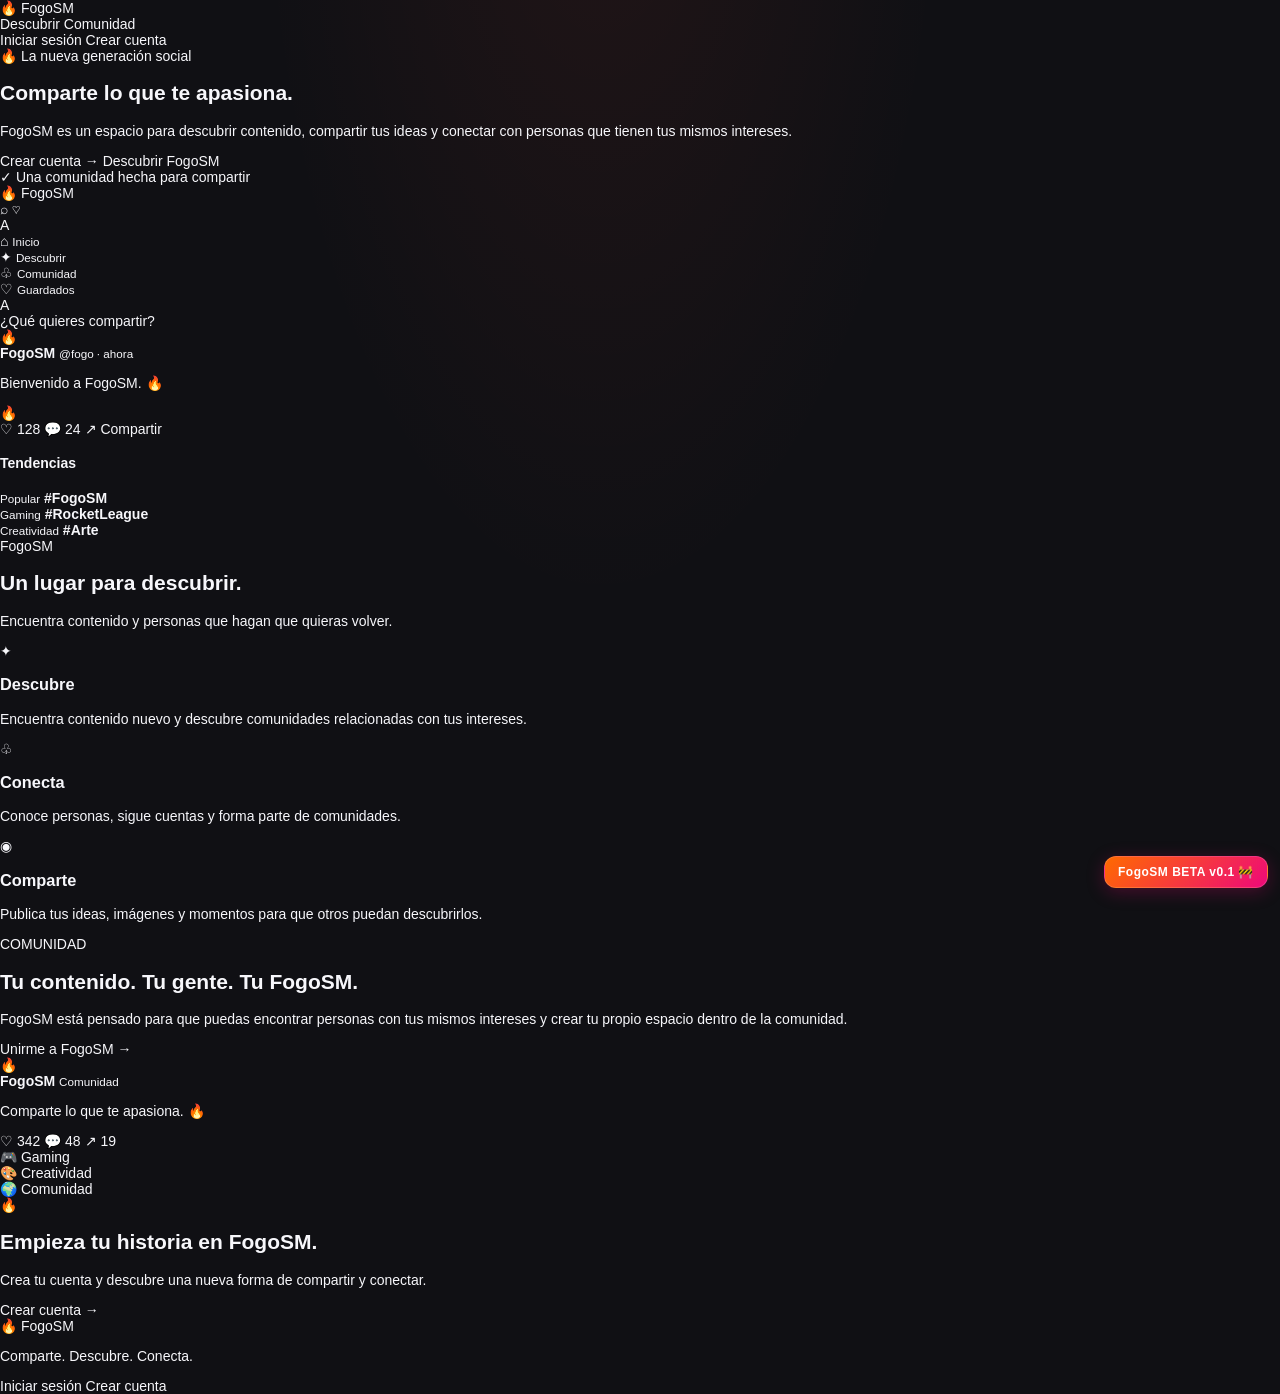
==== home.html @ ed73e079 "Add files via upload" ====
<!DOCTYPE html>
<html lang="es">

<head>
    <meta charset="UTF-8">
    <meta name="viewport" content="width=device-width, initial-scale=1.0">

    <title>FogoSM</title>

    <link rel="stylesheet" href="style.css">
</head>

<body class="fogo-home">

    <!-- =====================================================
         NAVBAR
         ===================================================== -->

    <header class="fogo-nav">

        <div class="fogo-nav-inner">

            <a href="home.html" class="fogo-logo">
                <span class="fogo-logo-icon">🔥</span>
                FogoSM
            </a>

            <nav class="fogo-nav-links">

                <a href="#discover">
                    Descubrir
                </a>

                <a href="#community">
                    Comunidad
                </a>

            </nav>

            <div class="fogo-nav-actions">

                <a href="login.html" class="fogo-login">
                    Iniciar sesión
                </a>

                <a href="register.html" class="fogo-register">
                    Crear cuenta
                </a>

            </div>

        </div>

    </header>


    <!-- =====================================================
         HERO
         ===================================================== -->

    <main>

        <section class="fogo-hero">

            <div class="fogo-hero-content">

                <div class="fogo-eyebrow">
                    <span>🔥</span>
                    La nueva generación social
                </div>

                <h1>
                    Comparte lo que
                    <span>te apasiona.</span>
                </h1>

                <p>
                    FogoSM es un espacio para descubrir contenido,
                    compartir tus ideas y conectar con personas que
                    tienen tus mismos intereses.
                </p>

                <div class="fogo-hero-actions">

                    <a
                        href="register.html"
                        class="fogo-button fogo-button-primary"
                    >
                        Crear cuenta
                        <span>→</span>
                    </a>

                    <a
                        href="#discover"
                        class="fogo-button fogo-button-secondary"
                    >
                        Descubrir FogoSM
                    </a>

                </div>

                <div class="fogo-hero-note">
                    <span>✓</span>
                    Una comunidad hecha para compartir
                </div>

            </div>


            <!-- =================================================
                 SOCIAL PREVIEW
                 ================================================= -->

            <div class="fogo-preview-wrapper">

                <div class="fogo-preview-glow"></div>

                <div class="fogo-preview">

                    <div class="fogo-preview-header">

                        <div class="fogo-preview-brand">
                            🔥 FogoSM
                        </div>

                        <div class="fogo-preview-icons">
                            <span>⌕</span>
                            <span>♡</span>

                            <div class="fogo-preview-avatar">
                                A
                            </div>
                        </div>

                    </div>


                    <div class="fogo-preview-body">

                        <aside class="fogo-preview-sidebar">

                            <div class="preview-sidebar-active">
                                <span>⌂</span>
                                <small>Inicio</small>
                            </div>

                            <div>
                                <span>✦</span>
                                <small>Descubrir</small>
                            </div>

                            <div>
                                <span>♧</span>
                                <small>Comunidad</small>
                            </div>

                            <div>
                                <span>♡</span>
                                <small>Guardados</small>
                            </div>

                        </aside>


                        <div class="fogo-preview-feed">

                            <div class="preview-create">

                                <div class="preview-user-avatar">
                                    A
                                </div>

                                <span>
                                    ¿Qué quieres compartir?
                                </span>

                            </div>


                            <article class="preview-post">

                                <div class="preview-post-header">

                                    <div class="preview-post-avatar">
                                        🔥
                                    </div>

                                    <div>
                                        <strong>
                                            FogoSM
                                        </strong>

                                        <small>
                                            @fogo · ahora
                                        </small>
                                    </div>

                                </div>

                                <p>
                                    Bienvenido a FogoSM. 🔥
                                </p>

                                <div class="preview-post-image">
                                    <span>🔥</span>
                                </div>

                                <div class="preview-post-actions">
                                    <span>♡ 128</span>
                                    <span>💬 24</span>
                                    <span>↗ Compartir</span>
                                </div>

                            </article>

                        </div>


                        <aside class="fogo-preview-trends">

                            <h4>
                                Tendencias
                            </h4>

                            <div>
                                <small>Popular</small>
                                <strong>#FogoSM</strong>
                            </div>

                            <div>
                                <small>Gaming</small>
                                <strong>#RocketLeague</strong>
                            </div>

                            <div>
                                <small>Creatividad</small>
                                <strong>#Arte</strong>
                            </div>

                        </aside>

                    </div>

                </div>

            </div>

        </section>


        <!-- =====================================================
             DISCOVER
             ===================================================== -->

        <section
            class="fogo-section"
            id="discover"
        >

            <div class="fogo-section-heading">

                <span>
                    FogoSM
                </span>

                <h2>
                    Un lugar para descubrir.
                </h2>

                <p>
                    Encuentra contenido y personas que hagan
                    que quieras volver.
                </p>

            </div>


            <div class="fogo-feature-grid">

                <article class="fogo-feature">

                    <div class="fogo-feature-icon">
                        ✦
                    </div>

                    <h3>
                        Descubre
                    </h3>

                    <p>
                        Encuentra contenido nuevo y descubre
                        comunidades relacionadas con tus intereses.
                    </p>

                </article>


                <article class="fogo-feature">

                    <div class="fogo-feature-icon">
                        ♧
                    </div>

                    <h3>
                        Conecta
                    </h3>

                    <p>
                        Conoce personas, sigue cuentas y forma
                        parte de comunidades.
                    </p>

                </article>


                <article class="fogo-feature">

                    <div class="fogo-feature-icon">
                        ◉
                    </div>

                    <h3>
                        Comparte
                    </h3>

                    <p>
                        Publica tus ideas, imágenes y momentos
                        para que otros puedan descubrirlos.
                    </p>

                </article>

            </div>

        </section>


        <!-- =====================================================
             COMMUNITY
             ===================================================== -->

        <section
            class="fogo-community"
            id="community"
        >

            <div class="fogo-community-content">

                <span>
                    COMUNIDAD
                </span>

                <h2>
                    Tu contenido.
                    Tu gente.
                    <strong>Tu FogoSM.</strong>
                </h2>

                <p>
                    FogoSM está pensado para que puedas encontrar
                    personas con tus mismos intereses y crear tu
                    propio espacio dentro de la comunidad.
                </p>

                <a
                    href="register.html"
                    class="fogo-button fogo-button-primary"
                >
                    Unirme a FogoSM
                    <span>→</span>
                </a>

            </div>


            <div class="fogo-community-visual">

                <div class="community-main-card">

                    <div class="community-card-top">

                        <div class="community-avatar">
                            🔥
                        </div>

                        <div>
                            <strong>
                                FogoSM
                            </strong>

                            <small>
                                Comunidad
                            </small>
                        </div>

                    </div>

                    <p>
                        Comparte lo que te apasiona. 🔥
                    </p>

                    <div class="community-stats">
                        <span>♡ 342</span>
                        <span>💬 48</span>
                        <span>↗ 19</span>
                    </div>

                </div>


                <div class="community-tag tag-one">
                    🎮 Gaming
                </div>

                <div class="community-tag tag-two">
                    🎨 Creatividad
                </div>

                <div class="community-tag tag-three">
                    🌍 Comunidad
                </div>

            </div>

        </section>


        <!-- =====================================================
             FINAL CTA
             ===================================================== -->

        <section class="fogo-final">

            <div class="fogo-final-icon">
                🔥
            </div>

            <h2>
                Empieza tu historia en FogoSM.
            </h2>

            <p>
                Crea tu cuenta y descubre una nueva forma
                de compartir y conectar.
            </p>

            <a
                href="register.html"
                class="fogo-button fogo-button-light"
            >
                Crear cuenta
                <span>→</span>
            </a>

        </section>

    </main>


    <!-- =====================================================
         FOOTER
         ===================================================== -->

    <footer class="fogo-footer">

        <div class="fogo-footer-inner">

            <div class="fogo-footer-brand">
                🔥 FogoSM
            </div>

            <p>
                Comparte. Descubre. Conecta.
            </p>

            <div class="fogo-footer-links">

                <a href="login.html">
                    Iniciar sesión
                </a>

                <a href="register.html">
                    Crear cuenta
                </a>

            </div>

        </div>

    </footer>
<div class="beta-notice">
    FogoSM BETA v0.1 🚧
</div>
</body>

</html>
---- style.css ----
:root {
  color-scheme: dark;
  --bg: #101014;
  --surface: #18181f;
  --surface-2: #202029;
  --surface-hover: #282832;
  --border: rgba(255,255,255,.075);
  --text: #f7f7fb;
  --muted: #92929f;
  --orange: #ff7139;
  --red: #ff416c;
  --radius: 20px;
  --gradient: linear-gradient(115deg, #ff9b39, #ff583d 55%, #f53572);
}

* {
  box-sizing: border-box;
}

html {
  scroll-behavior: smooth;
  scrollbar-color: #383842 #101014;
}

body {
  margin: 0;
  background:
    radial-gradient(ellipse at 47% -15%, rgba(255,83,60,.075), transparent 36%),
    var(--bg);
  color: var(--text);
  font-family: "Nunito", sans-serif;
  font-size: 14px;
  -webkit-font-smoothing: antialiased;
}

button, input, textarea {
  font: inherit;
}

button {
  color: inherit;
  cursor: pointer;
}

button:focus-visible, input:focus-visible, textarea:focus-visible {
  outline: 2px solid var(--orange);
  outline-offset: 3px;
}

button:disabled {
  opacity: .6;
  cursor: wait;
}

a {
  color: inherit;
  text-decoration: none;
}

.hidden {
  display: none !important;
}

/* Top navigation */

.topbar {
  height: 76px;
  position: sticky;
  z-index: 50;
  top: 0;
  display: grid;
  grid-template-columns: 245px minmax(250px, 570px) 1fr;
  align-items: center;
  gap: 30px;
  padding: 0 34px;
  background: rgba(16,16,20,.86);
  border-bottom: 1px solid var(--border);
  backdrop-filter: blur(24px);
}

.brand {
  display: inline-flex;
  align-items: center;
  gap: 11px;
  width: fit-content;
  font-size: 23px;
  font-weight: 900;
  letter-spacing: -1px;
}

.brand-symbol {
  width: 37px;
  height: 37px;
  display: grid;
  place-items: center;
  border-radius: 13px;
  color: white;
  font-size: 23px;
  background: var(--gradient);
  box-shadow: 0 5px 22px rgba(255,81,62,.24);
}

.brand-accent {
  background: var(--gradient);
  color: transparent;
  background-clip: text;
  -webkit-background-clip: text;
}

.search-box {
  height: 44px;
  display: flex;
  align-items: center;
  gap: 10px;
  padding: 4px 5px 4px 15px;
  border: 1px solid var(--border);
  border-radius: 15px;
  background: #1a1a21;
  transition: border-color .2s, background .2s;
}

.search-box:focus-within {
  border-color: rgba(255,113,57,.6);
  background: #202027;
}

.search-icon {
  color: #aaaab7;
  font-size: 26px;
  line-height: 1;
}

.search-box input {
  flex: 1;
  min-width: 0;
  border: 0;
  outline: 0;
  color: var(--text);
  background: transparent;
}

.search-box input::placeholder {
  color: #777784;
}

.search-box button {
  height: 34px;
  padding: 0 14px;
  border: 0;
  border-radius: 11px;
  color: #f8f8fb;
  background: #2a2932;
  font-weight: 800;
}

.top-actions {
  display: flex;
  justify-content: flex-end;
  align-items: center;
  gap: 17px;
}

.icon-button {
  border: 1px solid var(--border);
  background: var(--surface);
  border-radius: 13px;
  padding: 10px 15px;
  font-weight: 800;
}

.create-top {
  display: flex;
  align-items: center;
  gap: 7px;
}

.create-top:first-letter {
  color: var(--orange);
}

.avatar {
  flex-shrink: 0;
  width: 43px;
  height: 43px;
  display: grid;
  place-items: center;
  border-radius: 15px;
  color: white;
  background: var(--gradient);
  font-size: 17px;
  font-weight: 900;
}

.avatar-small {
  width: 39px;
  height: 39px;
  border: 2px solid #3a2930;
  border-radius: 50%;
}

/* Main layout */

.app-layout {
  max-width: 1740px;
  margin: 0 auto;
  padding: 28px 34px 60px;
  display: grid;
  grid-template-columns: 220px minmax(0, 720px) 290px;
  gap: 34px;
  justify-content: center;
}

.sidebar {
  min-width: 0;
  position: sticky;
  top: 104px;
  height: calc(100vh - 130px);
  display: flex;
  flex-direction: column;
}

.nav-group {
  display: grid;
  gap: 6px;
}

.nav-item {
  width: 100%;
  min-height: 46px;
  display: flex;
  align-items: center;
  gap: 14px;
  padding: 0 14px;
  border: 1px solid transparent;
  border-radius: 13px;
  background: transparent;
  color: #a5a5b2;
  text-align: left;
  font-weight: 800;
  transition: .18s ease;
}

.nav-item:hover {
  color: white;
  background: var(--surface);
}

.nav-item.active {
  color: white;
  border-color: rgba(255,113,57,.15);
  background: linear-gradient(100deg, rgba(255,113,57,.16), rgba(255,65,108,.055));
}

.nav-item.active .nav-icon {
  color: var(--orange);
}

.nav-icon {
  width: 24px;
  text-align: center;
  font-size: 23px;
}

.nav-new {
  margin-left: auto;
  padding: 3px 6px;
  border-radius: 5px;
  color: #ffae84;
  background: rgba(255,113,57,.13);
  font-size: 9px;
  letter-spacing: .5px;
}

.sidebar-divider {
  height: 1px;
  margin: 22px 0;
  background: var(--border);
}

.sidebar-heading {
  margin: 0 14px 12px;
  color: #666673;
  font-size: 10px;
  font-weight: 900;
  letter-spacing: 1.7px;
}

.sidebar-card {
  margin-top: 29px;
  padding: 20px 17px;
  overflow: hidden;
  position: relative;
  border: 1px solid rgba(255,113,57,.15);
  border-radius: 19px;
  background:
    radial-gradient(circle at 90% 0%, rgba(255,91,60,.16), transparent 48%),
    #19171d;
}

.flame {
  width: 37px;
  height: 37px;
  display: grid;
  place-items: center;
  border-radius: 12px;
  color: white;
  background: var(--gradient);
  font-size: 21px;
}

.sidebar-card h3 {
  margin: 15px 0 7px;
  font-size: 16px;
  font-weight: 900;
}

.sidebar-card p {
  margin: 0 0 16px;
  color: var(--muted);
  font-size: 12px;
  line-height: 1.7;
}

.gradient-button {
  display: inline-flex;
  align-items: center;
  justify-content: center;
  gap: 13px;
  padding: 11px 17px;
  border: 0;
  border-radius: 12px;
  color: white;
  background: var(--gradient);
  box-shadow: 0 5px 18px rgba(255,75,63,.14);
  font-weight: 900;
  transition: transform .2s, filter .2s, box-shadow .2s;
}

.gradient-button:hover {
  transform: translateY(-2px);
  filter: brightness(1.09);
  box-shadow: 0 9px 26px rgba(255,75,63,.23);
}

.sidebar-card .gradient-button {
  width: 100%;
  padding: 11px 8px;
  font-size: 12px;
}

.sidebar-footer {
  margin-top: auto;
  padding: 24px 13px 0;
  color: #555561;
  font-size: 10px;
  letter-spacing: .6px;
}

.sidebar-footer p {
  margin-top: 8px;
  font-size: 11px;
  letter-spacing: 0;
}

/* Main content */

.main-content {
  min-width: 0;
}

.welcome-row {
  display: flex;
  align-items: flex-end;
  justify-content: space-between;
  gap: 15px;
  margin: 5px 0 30px;
}

.eyebrow {
  display: inline-flex;
  align-items: center;
  gap: 8px;
  color: #ff9870;
  font-size: 10px;
  font-weight: 900;
  letter-spacing: 1.6px;
}

.live-dot {
  width: 7px;
  height: 7px;
  border-radius: 50%;
  background: #ff754c;
  box-shadow: 0 0 12px rgba(255,117,76,.7);
}

.welcome-row h1 {
  margin: 13px 0 7px;
  font-size: clamp(26px, 2.5vw, 34px);
  line-height: 1.15;
  letter-spacing: -1.4px;
  font-weight: 900;
}

.welcome-row h1 span {
  background: var(--gradient);
  color: transparent;
  background-clip: text;
  -webkit-background-clip: text;
}

.welcome-row p {
  margin: 0;
  color: var(--muted);
  font-size: 13px;
  line-height: 1.7;
}

.welcome-create {
  flex-shrink: 0;
  margin-bottom: 2px;
}

.section-heading {
  display: flex;
  justify-content: space-between;
  align-items: center;
  gap: 15px;
  margin-bottom: 17px;
}

.section-heading h2 {
  margin: 0;
  font-size: 19px;
  font-weight: 900;
  letter-spacing: -.4px;
}

.section-heading p {
  margin: 4px 0 0;
  color: var(--muted);
  font-size: 12px;
}

.heading-spark {
  color: var(--orange);
  font-size: 15px;
}

.section-label {
  padding: 7px 9px;
  border: 1px solid var(--border);
  border-radius: 8px;
  color: #858591;
  font-size: 9px;
  font-weight: 900;
  letter-spacing: .9px;
}

.stories-section {
  margin-bottom: 33px;
}

.story-list {
  display: grid;
  grid-template-columns: repeat(5, minmax(0, 1fr));
  gap: 10px;
}

.story-card {
  min-width: 0;
  height: 125px;
  padding: 13px 11px;
  display: flex;
  flex-direction: column;
  align-items: flex-start;
  justify-content: flex-end;
  gap: 3px;
  position: relative;
  overflow: hidden;
  border: 1px solid rgba(255,255,255,.08);
  border-radius: 17px;
  text-align: left;
  background: #25232c;
  transition: transform .2s, border-color .2s;
}

.story-card:hover {
  transform: translateY(-3px);
  border-color: rgba(255,255,255,.24);
}

.story-card::before {
  content: "";
  position: absolute;
  width: 115px;
  height: 115px;
  right: -40px;
  top: -45px;
  border-radius: 50%;
  background: rgba(255,255,255,.09);
  filter: blur(1px);
}

.story-create {
  border-color: rgba(255,113,57,.25);
  background: linear-gradient(150deg, #30202a, #201a22 75%);
}

.story-one {
  background: linear-gradient(150deg, #29224a, #191b2c);
}

.story-two {
  background: linear-gradient(150deg, #423025, #241d21);
}

.story-three {
  background: linear-gradient(150deg, #47263b, #241a2b);
}

.story-four {
  background: linear-gradient(150deg, #1d3d3a, #1a242c);
}

.story-plus, .story-art, .story-label, .story-card small {
  position: relative;
  z-index: 1;
}

.story-plus {
  width: 31px;
  height: 31px;
  display: grid;
  place-items: center;
  margin-bottom: 7px;
  border: 1px solid rgba(255,145,99,.4);
  border-radius: 11px;
  color: #ff9b72;
  font-size: 23px;
}

.story-art {
  margin-bottom: 4px;
  font-size: 23px;
}

.story-label {
  max-width: 100%;
  overflow: hidden;
  font-size: 12px;
  font-weight: 900;
  text-overflow: ellipsis;
  white-space: nowrap;
}

.story-card small {
  color: #b1aebc;
  font-size: 9px;
}

/* Composer */

.composer {
  margin-bottom: 23px;
  padding: 18px;
  border: 1px solid var(--border);
  border-radius: var(--radius);
  background: linear-gradient(145deg, #1c1c24, #17171d);
  transition: border-color .2s;
}

.composer:focus-within {
  border-color: rgba(255,113,57,.35);
}

.composer-top {
  display: flex;
  align-items: flex-start;
  gap: 13px;
}

.composer-input-wrap {
  flex: 1;
  min-width: 0;
}

.composer textarea {
  display: block;
  width: 100%;
  min-height: 60px;
  resize: vertical;
  padding: 11px 0;
  border: 0;
  outline: 0;
  color: var(--text);
  background: transparent;
  line-height: 1.65;
}

.composer textarea::placeholder {
  color: #858591;
}

.composer-bottom {
  display: flex;
  align-items: center;
  justify-content: space-between;
  gap: 12px;
  margin-top: 11px;
  padding-top: 13px;
  border-top: 1px solid var(--border);
}

.composer-tools {
  display: flex;
  flex-wrap: wrap;
  gap: 13px;
  color: #6f6f7c;
  font-size: 10px;
}

.composer-hint {
  color: #a2a0ae;
}

.publish-button {
  flex-shrink: 0;
  padding: 10px 15px;
}

/* Feed cards */

.feed-section {
  min-width: 0;
}

.feed-heading {
  margin-bottom: 17px;
}

.feed-controls {
  display: flex;
  gap: 5px;
  padding: 4px;
  border: 1px solid var(--border);
  border-radius: 12px;
  background: #18181f;
}

.filter-button {
  padding: 7px 10px;
  border: 0;
  border-radius: 8px;
  color: #9393a0;
  background: transparent;
  font-size: 11px;
  font-weight: 800;
}

.filter-button.selected {
  color: white;
  background: #30303a;
}

.feed-status {
  padding: 25px 10px;
  color: var(--muted);
  text-align: center;
}

.post-list {
  display: grid;
  gap: 16px;
}

.post-card {
  min-width: 0;
  padding: 20px;
  border: 1px solid var(--border);
  border-radius: var(--radius);
  background: #19191f;
  transition: border-color .2s, transform .2s;
}

.post-card:hover {
  border-color: rgba(255,255,255,.13);
}

.post-header {
  display: flex;
  align-items: center;
  gap: 11px;
}

.post-avatar {
  width: 41px;
  height: 41px;
  border-radius: 14px;
}

.post-author {
  min-width: 0;
  display: grid;
  gap: 3px;
}

.post-author strong {
  max-width: 220px;
  overflow: hidden;
  font-size: 13px;
  font-weight: 900;
  text-overflow: ellipsis;
  white-space: nowrap;
}

.post-author span {
  color: var(--muted);
  font-size: 10px;
}

.you-badge {
  margin-left: auto;
  padding: 5px 7px;
  border-radius: 7px;
  color: #ffab82;
  background: rgba(255,113,57,.1);
  font-size: 8px;
  font-weight: 900;
  letter-spacing: .4px;
}

.post-more {
  margin-left: auto;
  padding: 0 5px;
  border: 0;
  color: #8c8c99;
  background: transparent;
  font-size: 25px;
  letter-spacing: 2px;
}

.you-badge + .post-more {
  margin-left: 0;
}

.post-body {
  overflow-wrap: anywhere;
  margin: 19px 0 15px;
  color: #e7e6ed;
  font-size: 14px;
  line-height: 1.85;
  white-space: normal;
}

.post-tags {
  display: flex;
  flex-wrap: wrap;
  gap: 8px;
  margin-bottom: 17px;
}

.post-tags span {
  color: #ff9b76;
  font-size: 11px;
  font-weight: 800;
}

.post-actions {
  display: flex;
  align-items: center;
  gap: 9px;
  padding-top: 13px;
  border-top: 1px solid var(--border);
}

.post-action {
  display: inline-flex;
  align-items: center;
  gap: 7px;
  padding: 8px 10px;
  border: 1px solid transparent;
  border-radius: 10px;
  color: #a1a1ae;
  background: transparent;
  font-size: 12px;
  transition: .18s ease;
}

.post-action:hover {
  color: white;
  background: var(--surface-hover);
}

.post-action.liked {
  color: #ff6280;
  background: rgba(255,65,108,.09);
}

.post-action.saved {
  color: #ffb077;
  background: rgba(255,113,57,.09);
}

.empty-state {
  padding: 43px 20px;
  border: 1px dashed rgba(255,255,255,.13);
  border-radius: var(--radius);
  background: rgba(255,255,255,.015);
  text-align: center;
}

.empty-icon {
  width: 55px;
  height: 55px;
  display: grid;
  place-items: center;
  margin: 0 auto 16px;
  border: 1px solid rgba(255,113,57,.25);
  border-radius: 18px;
  color: #ff9870;
  background: rgba(255,113,57,.09);
  font-size: 25px;
}

.empty-state h3 {
  margin: 0 0 9px;
  font-size: 18px;
  font-weight: 900;
}

.empty-state p {
  max-width: 340px;
  margin: 0 auto 18px;
  color: var(--muted);
  font-size: 12px;
  line-height: 1.8;
}

/* Shorts */

.shorts-section {
  margin-bottom: 35px;
}

.shorts-grid {
  display: grid;
  grid-template-columns: repeat(3, minmax(0, 1fr));
  gap: 13px;
}

.short-card {
  min-height: 360px;
  display: flex;
  flex-direction: column;
  align-items: center;
  justify-content: center;
  position: relative;
  overflow: hidden;
  padding: 20px 13px;
  border: 1px solid rgba(255,255,255,.1);
  border-radius: 22px;
  text-align: center;
  background: #26202c;
}

.short-card::before, .short-card::after {
  content: "";
  position: absolute;
  width: 210px;
  height: 210px;
  border-radius: 50%;
  filter: blur(1px);
  opacity: .7;
}

.short-card::before {
  top: -65px;
  right: -90px;
  background: rgba(255,255,255,.08);
}

.short-card::after {
  bottom: -110px;
  left: -75px;
  background: rgba(255,255,255,.07);
}

.short-a {
  background: linear-gradient(160deg, #463065, #241d32 70%);
}

.short-b {
  background: linear-gradient(160deg, #70412e, #2c2025 70%);
}

.short-c {
  background: linear-gradient(160deg, #80304e, #2b1c2b 70%);
}

.short-emoji {
  position: relative;
  z-index: 1;
  font-size: 58px;
  filter: drop-shadow(0 8px 20px rgba(0,0,0,.3));
}

.short-play {
  width: 43px;
  height: 43px;
  display: grid;
  place-items: center;
  position: absolute;
  top: 15px;
  right: 15px;
  border: 1px solid rgba(255,255,255,.16);
  border-radius: 50%;
  background: rgba(0,0,0,.18);
  backdrop-filter: blur(10px);
}

.short-copy {
  position: absolute;
  z-index: 1;
  right: 12px;
  bottom: 20px;
  left: 12px;
}

.short-copy span {
  color: #ffb291;
  font-size: 9px;
  font-weight: 900;
  letter-spacing: 1.5px;
}

.short-copy h3 {
  margin: 7px 0 0;
  font-size: 15px;
  line-height: 1.4;
  font-weight: 900;
}

.demo-note {
  color: var(--muted);
  font-size: 11px;
  line-height: 1.7;
}

/* Profile */

.profile-section {
  overflow: hidden;
  border: 1px solid var(--border);
  border-radius: 23px;
  background: #19191f;
}

.profile-banner {
  height: 150px;
  background:
    radial-gradient(circle at 75% 20%, rgba(255,189,86,.8), transparent 15%),
    radial-gradient(circle at 80% 10%, rgba(255,65,108,.75), transparent 34%),
    linear-gradient(120deg, #49264c, #bd453a 55%, #ff9c47);
}

.profile-details {
  display: flex;
  align-items: center;
  gap: 15px;
  padding: 0 23px;
  margin-top: -29px;
  position: relative;
}

.profile-avatar {
  width: 65px;
  height: 65px;
  border: 4px solid #19191f;
  border-radius: 22px;
  font-size: 25px;
}

.profile-details h2 {
  margin: 0 0 3px;
  font-size: 20px;
  font-weight: 900;
}

.profile-details p {
  margin: 0;
  color: var(--muted);
}

.profile-bio {
  padding: 0 23px;
  color: #c0bfca;
  line-height: 1.7;
}

.profile-stats {
  padding: 15px 23px;
  border-bottom: 1px solid var(--border);
  color: var(--muted);
}

.profile-stats strong {
  color: white;
}

.profile-posts-title {
  padding: 0 23px;
  margin-top: 22px;
}

.profile-section > .post-list {
  padding: 0 15px 18px;
}

/* Right panel */

.rightbar {
  min-width: 0;
  display: grid;
  align-content: start;
  gap: 19px;
}

.right-card {
  padding: 20px 17px;
  border: 1px solid var(--border);
  border-radius: 20px;
  background: #19191f;
}

.right-card-heading {
  display: flex;
  align-items: center;
  justify-content: space-between;
  margin-bottom: 17px;
}

.right-card-heading h2 {
  margin: 7px 0 0;
  font-size: 17px;
  font-weight: 900;
}

.trend-spark {
  width: 35px;
  height: 35px;
  display: grid;
  place-items: center;
  border-radius: 12px;
  color: #ff9d72;
  background: rgba(255,113,57,.11);
  font-size: 20px;
}

.trend-item {
  width: 100%;
  display: flex;
  align-items: center;
  gap: 10px;
  padding: 13px 0;
  border: 0;
  border-bottom: 1px solid var(--border);
  text-align: left;
  background: transparent;
}

.trend-item:last-child {
  border-bottom: 0;
  padding-bottom: 0;
}

.trend-item:hover .trend-copy strong {
  color: #ff9b76;
}

.trend-number {
  color: #555562;
  font-size: 11px;
  font-weight: 900;
}

.trend-copy {
  flex: 1;
  display: grid;
  gap: 4px;
}

.trend-copy strong {
  font-size: 12px;
  transition: color .2s;
}

.trend-copy small {
  color: var(--muted);
  font-size: 10px;
}

.trend-item > span:last-child {
  color: #6e6e7a;
}

.community-card {
  position: relative;
  overflow: hidden;
  background:
    radial-gradient(circle at 100% 0%, rgba(255,74,79,.15), transparent 43%),
    #1b191f;
}

.community-orb {
  width: 48px;
  height: 48px;
  display: grid;
  place-items: center;
  margin-bottom: 18px;
  border: 1px solid rgba(255,113,57,.2);
  border-radius: 16px;
  color: #ffc09b;
  background: linear-gradient(135deg, rgba(255,113,57,.22), rgba(255,65,108,.13));
  font-size: 24px;
}

.community-card h2 {
  max-width: 210px;
  margin: 11px 0 9px;
  font-size: 22px;
  line-height: 1.2;
  letter-spacing: -.5px;
  font-weight: 900;
}

.community-card p {
  color: var(--muted);
  font-size: 12px;
  line-height: 1.8;
}

.outline-button {
  width: 100%;
  margin-top: 8px;
  padding: 11px 8px;
  border: 1px solid rgba(255,113,57,.3);
  border-radius: 11px;
  color: #ffb28f;
  background: rgba(255,113,57,.07);
  font-size: 11px;
  font-weight: 900;
  transition: background .2s;
}

.outline-button:hover {
  background: rgba(255,113,57,.15);
}

.right-footer {
  display: flex;
  flex-wrap: wrap;
  gap: 10px 14px;
  padding: 4px 6px;
  color: #6b6b78;
  font-size: 10px;
}

.right-footer span {
  cursor: default;
}

.right-footer p {
  width: 100%;
  margin-top: 2px;
}

/* Notifications and mobile navigation */

.toast {
  position: fixed;
  z-index: 100;
  left: 50%;
  bottom: 30px;
  max-width: calc(100vw - 30px);
  padding: 13px 19px;
  border: 1px solid rgba(255,255,255,.1);
  border-radius: 13px;
  color: white;
  background: #292831;
  box-shadow: 0 12px 35px rgba(0,0,0,.35);
  font-size: 12px;
  font-weight: 800;
  opacity: 0;
  pointer-events: none;
  transform: translate(-50%, 12px);
  transition: opacity .2s, transform .2s;
}

.toast.show {
  opacity: 1;
  transform: translate(-50%, 0);
}

.mobile-nav {
  display: none;
}

/* Responsive layout */

@media (min-width: 1500px) {
  .app-layout {
    grid-template-columns: 230px minmax(0, 760px) 300px;
    gap: 40px;
  }
}

@media (max-width: 1250px) {
  .topbar {
    grid-template-columns: 190px minmax(220px, 1fr) auto;
    gap: 20px;
    padding: 0 23px;
  }

  .app-layout {
    grid-template-columns: 195px minmax(0, 720px);
    gap: 27px;
    padding-right: 23px;
    padding-left: 23px;
  }

  .rightbar {
    display: none;
  }
}

@media (max-width: 760px) {
  .topbar {
    height: 64px;
    grid-template-columns: auto 1fr auto;
    gap: 12px;
    padding: 0 15px;
  }

  .brand {
    gap: 8px;
    font-size: 19px;
  }

  .brand-symbol {
    width: 32px;
    height: 32px;
    border-radius: 11px;
    font-size: 20px;
  }

  .search-box {
    height: 39px;
    gap: 6px;
    padding-left: 10px;
  }

  .search-box input {
    width: 100%;
    font-size: 11px;
  }

  .search-box button {
    display: none;
  }

  .search-icon {
    font-size: 22px;
  }

  .top-actions {
    gap: 8px;
  }

  .create-top {
    width: 36px;
    height: 36px;
    justify-content: center;
    padding: 0;
    font-size: 20px;
  }

  .create-top span {
    display: none;
  }

  .avatar-small {
    width: 34px;
    height: 34px;
  }

  .app-layout {
    display: block;
    padding: 22px 15px 105px;
  }

  .sidebar {
    display: none;
  }

  .welcome-row {
    align-items: flex-end;
    margin: 3px 0 26px;
  }

  .welcome-row h1 {
    font-size: 27px;
  }

  .welcome-row p {
    max-width: 290px;
    font-size: 12px;
  }

  .welcome-create {
    padding: 10px 12px;
    font-size: 11px;
  }

  .section-heading h2 {
    font-size: 18px;
  }

  .section-label {
    display: none;
  }

  .story-list {
    grid-template-columns: repeat(5, minmax(85px, 1fr));
    gap: 9px;
    overflow-x: auto;
    padding: 1px 1px 8px;
    scrollbar-width: none;
  }

  .story-list::-webkit-scrollbar {
    display: none;
  }

  .story-card {
    height: 116px;
    padding: 11px 9px;
  }

  .story-label {
    font-size: 11px;
  }

  .composer {
    padding: 14px;
  }

  .composer-hint {
    max-width: 170px;
    line-height: 1.5;
  }

  .composer-bottom {
    align-items: flex-end;
  }

  .feed-controls {
    gap: 2px;
  }

  .filter-button {
    padding: 7px;
    font-size: 10px;
  }

  .post-card {
    padding: 16px;
  }

  .post-body {
    font-size: 13px;
  }

  .post-action {
    gap: 5px;
    padding: 8px 6px;
    font-size: 10px;
  }

  .shorts-grid {
    grid-template-columns: repeat(2, minmax(0, 1fr));
  }

  .short-card {
    min-height: 300px;
  }

  .mobile-nav {
    position: fixed;
    z-index: 60;
    right: 0;
    bottom: 0;
    left: 0;
    height: calc(68px + env(safe-area-inset-bottom));
    display: flex;
    justify-content: space-around;
    align-items: center;
    padding: 6px 10px calc(6px + env(safe-area-inset-bottom));
    border-top: 1px solid var(--border);
    background: rgba(18,18,23,.93);
    backdrop-filter: blur(22px);
  }

  .mobile-nav-item {
    min-width: 48px;
    display: grid;
    justify-items: center;
    gap: 3px;
    padding: 5px;
    border: 0;
    color: #777783;
    background: transparent;
    font-size: 9px;
    font-weight: 800;
  }

  .mobile-nav-item span {
    font-size: 22px;
    line-height: 1.1;
  }

  .mobile-nav-item.active {
    color: #ff9167;
  }

  .mobile-create {
    width: 43px;
    height: 43px;
    display: grid;
    place-items: center;
    margin-top: -14px;
    border: 3px solid #18181f;
    border-radius: 15px;
    color: white;
    background: var(--gradient);
    box-shadow: 0 4px 20px rgba(255,75,63,.24);
    font-size: 27px;
  }

  .toast {
    bottom: calc(83px + env(safe-area-inset-bottom));
  }
}

@media (max-width: 390px) {
  .topbar {
    gap: 8px;
    padding: 0 10px;
  }

  .brand {
    font-size: 16px;
  }

  .brand-symbol {
    width: 29px;
    height: 29px;
  }

  .search-box {
    padding-left: 8px;
  }

  .search-box input {
    font-size: 10px;
  }

  .welcome-row h1 {
    font-size: 24px;
  }

  .welcome-create {
    padding: 9px;
  }

  .short-card {
    min-height: 255px;
  }

  .post-actions {
    gap: 2px;
  }
}

@media (prefers-reduced-motion: reduce) {
  *, *::before, *::after {
    scroll-behavior: auto !important;
    transition-duration: .01ms !important;
  }
}
/* FogoSM Beta Notice */
.beta-notice {
    position: fixed;
    bottom: 12px;
    right: 12px;
    z-index: 9999;
    padding: 8px 13px;
    border: 1px solid rgba(255, 255, 255, 0.15);
    border-radius: 12px;
    background: linear-gradient(135deg, #ff6a00, #ee0979);
    color: #ffffff;
    font-family: "Nunito", sans-serif;
    font-size: 12px;
    font-weight: 900;
    letter-spacing: 0.5px;
    box-shadow: 0 4px 18px rgba(238, 9, 121, 0.25);
}
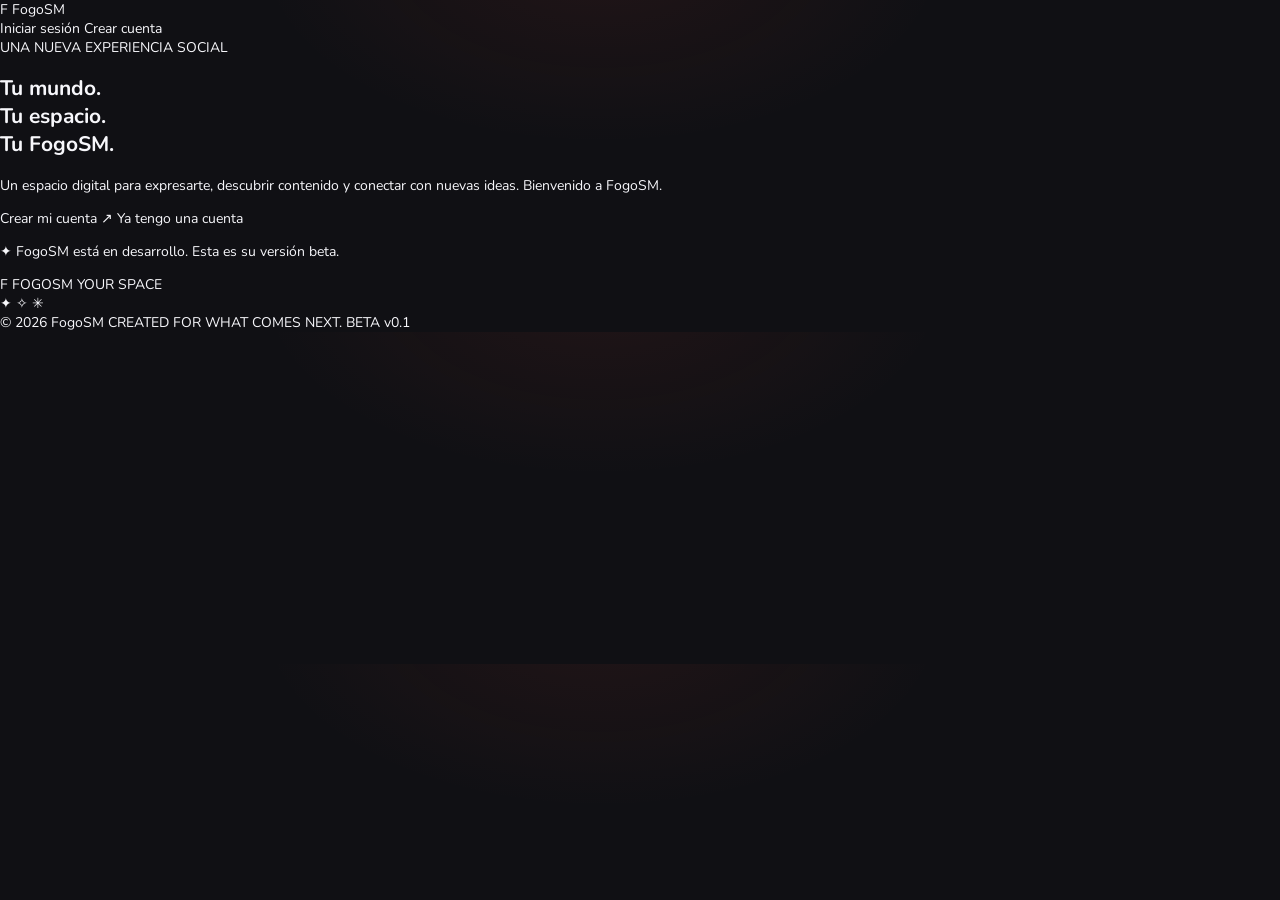
==== commit bdb9c70a: "Update home.html" ====
--- a/home.html
+++ b/home.html
@@ -1,496 +1,92 @@
+
 <!DOCTYPE html>
 <html lang="es">
-
 <head>
     <meta charset="UTF-8">
     <meta name="viewport" content="width=device-width, initial-scale=1.0">
+    <meta name="theme-color" content="#101014">
+    <title>FogoSM — Tu mundo, tu espacio</title>
 
-    <title>FogoSM</title>
-
+    <link rel="preconnect" href="https://fonts.googleapis.com">
+    <link rel="preconnect" href="https://fonts.gstatic.com" crossorigin>
+    <link href="https://fonts.googleapis.com/css2?family=Nunito:wght@400;600;700;800;900&display=swap" rel="stylesheet">
     <link rel="stylesheet" href="style.css">
 </head>
 
-<body class="fogo-home">
+<body class="welcome-page">
 
-    <!-- =====================================================
-         NAVBAR
-         ===================================================== -->
+    <header class="welcome-header">
+        <a href="home.html" class="welcome-logo">
+            <span class="welcome-logo-icon">F</span>
+            <span>Fogo<span class="welcome-sm">SM</span></span>
+        </a>
 
-    <header class="fogo-nav">
+        <nav class="welcome-nav">
+            <a href="login.html" class="welcome-login">Iniciar sesión</a>
+            <a href="register.html" class="welcome-register">Crear cuenta</a>
+        </nav>
+    </header>
 
-        <div class="fogo-nav-inner">
+    <main class="welcome-main">
+        <div class="welcome-glow welcome-glow-one"></div>
+        <div class="welcome-glow welcome-glow-two"></div>
 
-            <a href="home.html" class="fogo-logo">
-                <span class="fogo-logo-icon">🔥</span>
-                FogoSM
-            </a>
+        <section class="welcome-content">
+            <div class="welcome-badge">
+                <span class="welcome-dot"></span>
+                UNA NUEVA EXPERIENCIA SOCIAL
+            </div>
 
-            <nav class="fogo-nav-links">
+            <h1>
+                Tu mundo.<br>
+                Tu espacio.<br>
+                <span class="welcome-gradient">Tu FogoSM.</span>
+            </h1>
 
-                <a href="#discover">
-                    Descubrir
+            <p class="welcome-description">
+                Un espacio digital para expresarte, descubrir
+                contenido y conectar con nuevas ideas.
+                Bienvenido a FogoSM.
+            </p>
+
+            <div class="welcome-actions">
+                <a href="register.html" class="welcome-primary">
+                    Crear mi cuenta <span>↗</span>
                 </a>
 
-                <a href="#community">
-                    Comunidad
+                <a href="login.html" class="welcome-secondary">
+                    Ya tengo una cuenta
                 </a>
-
-            </nav>
-
-            <div class="fogo-nav-actions">
-
-                <a href="login.html" class="fogo-login">
-                    Iniciar sesión
-                </a>
-
-                <a href="register.html" class="fogo-register">
-                    Crear cuenta
-                </a>
-
             </div>
 
-        </div>
+            <p class="welcome-note">
+                <span>✦</span> FogoSM está en desarrollo.
+                Esta es su versión beta.
+            </p>
+        </section>
 
-    </header>
+        <div class="welcome-decoration" aria-hidden="true">
+            <div class="welcome-orbit welcome-orbit-one"></div>
+            <div class="welcome-orbit welcome-orbit-two"></div>
 
-
-    <!-- =====================================================
-         HERO
-         ===================================================== -->
-
-    <main>
-
-        <section class="fogo-hero">
-
-            <div class="fogo-hero-content">
-
-                <div class="fogo-eyebrow">
-                    <span>🔥</span>
-                    La nueva generación social
-                </div>
-
-                <h1>
-                    Comparte lo que
-                    <span>te apasiona.</span>
-                </h1>
-
-                <p>
-                    FogoSM es un espacio para descubrir contenido,
-                    compartir tus ideas y conectar con personas que
-                    tienen tus mismos intereses.
-                </p>
-
-                <div class="fogo-hero-actions">
-
-                    <a
-                        href="register.html"
-                        class="fogo-button fogo-button-primary"
-                    >
-                        Crear cuenta
-                        <span>→</span>
-                    </a>
-
-                    <a
-                        href="#discover"
-                        class="fogo-button fogo-button-secondary"
-                    >
-                        Descubrir FogoSM
-                    </a>
-
-                </div>
-
-                <div class="fogo-hero-note">
-                    <span>✓</span>
-                    Una comunidad hecha para compartir
-                </div>
-
+            <div class="welcome-center">
+                <span class="welcome-center-letter">F</span>
+                <span class="welcome-center-name">FOGOSM</span>
+                <span class="welcome-center-caption">YOUR SPACE</span>
             </div>
 
-
-            <!-- =================================================
-                 SOCIAL PREVIEW
-                 ================================================= -->
-
-            <div class="fogo-preview-wrapper">
-
-                <div class="fogo-preview-glow"></div>
-
-                <div class="fogo-preview">
-
-                    <div class="fogo-preview-header">
-
-                        <div class="fogo-preview-brand">
-                            🔥 FogoSM
-                        </div>
-
-                        <div class="fogo-preview-icons">
-                            <span>⌕</span>
-                            <span>♡</span>
-
-                            <div class="fogo-preview-avatar">
-                                A
-                            </div>
-                        </div>
-
-                    </div>
-
-
-                    <div class="fogo-preview-body">
-
-                        <aside class="fogo-preview-sidebar">
-
-                            <div class="preview-sidebar-active">
-                                <span>⌂</span>
-                                <small>Inicio</small>
-                            </div>
-
-                            <div>
-                                <span>✦</span>
-                                <small>Descubrir</small>
-                            </div>
-
-                            <div>
-                                <span>♧</span>
-                                <small>Comunidad</small>
-                            </div>
-
-                            <div>
-                                <span>♡</span>
-                                <small>Guardados</small>
-                            </div>
-
-                        </aside>
-
-
-                        <div class="fogo-preview-feed">
-
-                            <div class="preview-create">
-
-                                <div class="preview-user-avatar">
-                                    A
-                                </div>
-
-                                <span>
-                                    ¿Qué quieres compartir?
-                                </span>
-
-                            </div>
-
-
-                            <article class="preview-post">
-
-                                <div class="preview-post-header">
-
-                                    <div class="preview-post-avatar">
-                                        🔥
-                                    </div>
-
-                                    <div>
-                                        <strong>
-                                            FogoSM
-                                        </strong>
-
-                                        <small>
-                                            @fogo · ahora
-                                        </small>
-                                    </div>
-
-                                </div>
-
-                                <p>
-                                    Bienvenido a FogoSM. 🔥
-                                </p>
-
-                                <div class="preview-post-image">
-                                    <span>🔥</span>
-                                </div>
-
-                                <div class="preview-post-actions">
-                                    <span>♡ 128</span>
-                                    <span>💬 24</span>
-                                    <span>↗ Compartir</span>
-                                </div>
-
-                            </article>
-
-                        </div>
-
-
-                        <aside class="fogo-preview-trends">
-
-                            <h4>
-                                Tendencias
-                            </h4>
-
-                            <div>
-                                <small>Popular</small>
-                                <strong>#FogoSM</strong>
-                            </div>
-
-                            <div>
-                                <small>Gaming</small>
-                                <strong>#RocketLeague</strong>
-                            </div>
-
-                            <div>
-                                <small>Creatividad</small>
-                                <strong>#Arte</strong>
-                            </div>
-
-                        </aside>
-
-                    </div>
-
-                </div>
-
-            </div>
-
-        </section>
-
-
-        <!-- =====================================================
-             DISCOVER
-             ===================================================== -->
-
-        <section
-            class="fogo-section"
-            id="discover"
-        >
-
-            <div class="fogo-section-heading">
-
-                <span>
-                    FogoSM
-                </span>
-
-                <h2>
-                    Un lugar para descubrir.
-                </h2>
-
-                <p>
-                    Encuentra contenido y personas que hagan
-                    que quieras volver.
-                </p>
-
-            </div>
-
-
-            <div class="fogo-feature-grid">
-
-                <article class="fogo-feature">
-
-                    <div class="fogo-feature-icon">
-                        ✦
-                    </div>
-
-                    <h3>
-                        Descubre
-                    </h3>
-
-                    <p>
-                        Encuentra contenido nuevo y descubre
-                        comunidades relacionadas con tus intereses.
-                    </p>
-
-                </article>
-
-
-                <article class="fogo-feature">
-
-                    <div class="fogo-feature-icon">
-                        ♧
-                    </div>
-
-                    <h3>
-                        Conecta
-                    </h3>
-
-                    <p>
-                        Conoce personas, sigue cuentas y forma
-                        parte de comunidades.
-                    </p>
-
-                </article>
-
-
-                <article class="fogo-feature">
-
-                    <div class="fogo-feature-icon">
-                        ◉
-                    </div>
-
-                    <h3>
-                        Comparte
-                    </h3>
-
-                    <p>
-                        Publica tus ideas, imágenes y momentos
-                        para que otros puedan descubrirlos.
-                    </p>
-
-                </article>
-
-            </div>
-
-        </section>
-
-
-        <!-- =====================================================
-             COMMUNITY
-             ===================================================== -->
-
-        <section
-            class="fogo-community"
-            id="community"
-        >
-
-            <div class="fogo-community-content">
-
-                <span>
-                    COMUNIDAD
-                </span>
-
-                <h2>
-                    Tu contenido.
-                    Tu gente.
-                    <strong>Tu FogoSM.</strong>
-                </h2>
-
-                <p>
-                    FogoSM está pensado para que puedas encontrar
-                    personas con tus mismos intereses y crear tu
-                    propio espacio dentro de la comunidad.
-                </p>
-
-                <a
-                    href="register.html"
-                    class="fogo-button fogo-button-primary"
-                >
-                    Unirme a FogoSM
-                    <span>→</span>
-                </a>
-
-            </div>
-
-
-            <div class="fogo-community-visual">
-
-                <div class="community-main-card">
-
-                    <div class="community-card-top">
-
-                        <div class="community-avatar">
-                            🔥
-                        </div>
-
-                        <div>
-                            <strong>
-                                FogoSM
-                            </strong>
-
-                            <small>
-                                Comunidad
-                            </small>
-                        </div>
-
-                    </div>
-
-                    <p>
-                        Comparte lo que te apasiona. 🔥
-                    </p>
-
-                    <div class="community-stats">
-                        <span>♡ 342</span>
-                        <span>💬 48</span>
-                        <span>↗ 19</span>
-                    </div>
-
-                </div>
-
-
-                <div class="community-tag tag-one">
-                    🎮 Gaming
-                </div>
-
-                <div class="community-tag tag-two">
-                    🎨 Creatividad
-                </div>
-
-                <div class="community-tag tag-three">
-                    🌍 Comunidad
-                </div>
-
-            </div>
-
-        </section>
-
-
-        <!-- =====================================================
-             FINAL CTA
-             ===================================================== -->
-
-        <section class="fogo-final">
-
-            <div class="fogo-final-icon">
-                🔥
-            </div>
-
-            <h2>
-                Empieza tu historia en FogoSM.
-            </h2>
-
-            <p>
-                Crea tu cuenta y descubre una nueva forma
-                de compartir y conectar.
-            </p>
-
-            <a
-                href="register.html"
-                class="fogo-button fogo-button-light"
-            >
-                Crear cuenta
-                <span>→</span>
-            </a>
-
-        </section>
-
+            <span class="welcome-spark welcome-spark-one">✦</span>
+            <span class="welcome-spark welcome-spark-two">✧</span>
+            <span class="welcome-spark welcome-spark-three">✳</span>
+        </div>
     </main>
 
+    <footer class="welcome-footer">
+        <span>© 2026 FogoSM</span>
+        <span>CREATED FOR WHAT COMES NEXT.</span>
+        <span class="welcome-version">BETA v0.1</span>
+    </footer>
 
-    <!-- =====================================================
-         FOOTER
-         ===================================================== -->
+</body>
+</html>
 
-    <footer class="fogo-footer">
-
-        <div class="fogo-footer-inner">
-
-            <div class="fogo-footer-brand">
-                🔥 FogoSM
-            </div>
-
-            <p>
-                Comparte. Descubre. Conecta.
-            </p>
-
-            <div class="fogo-footer-links">
-
-                <a href="login.html">
-                    Iniciar sesión
-                </a>
-
-                <a href="register.html">
-                    Crear cuenta
-                </a>
-
-            </div>
-
-        </div>
-
-    </footer>
-<div class="beta-notice">
-    FogoSM BETA v0.1 🚧
-</div>
-</body>
-
-</html>
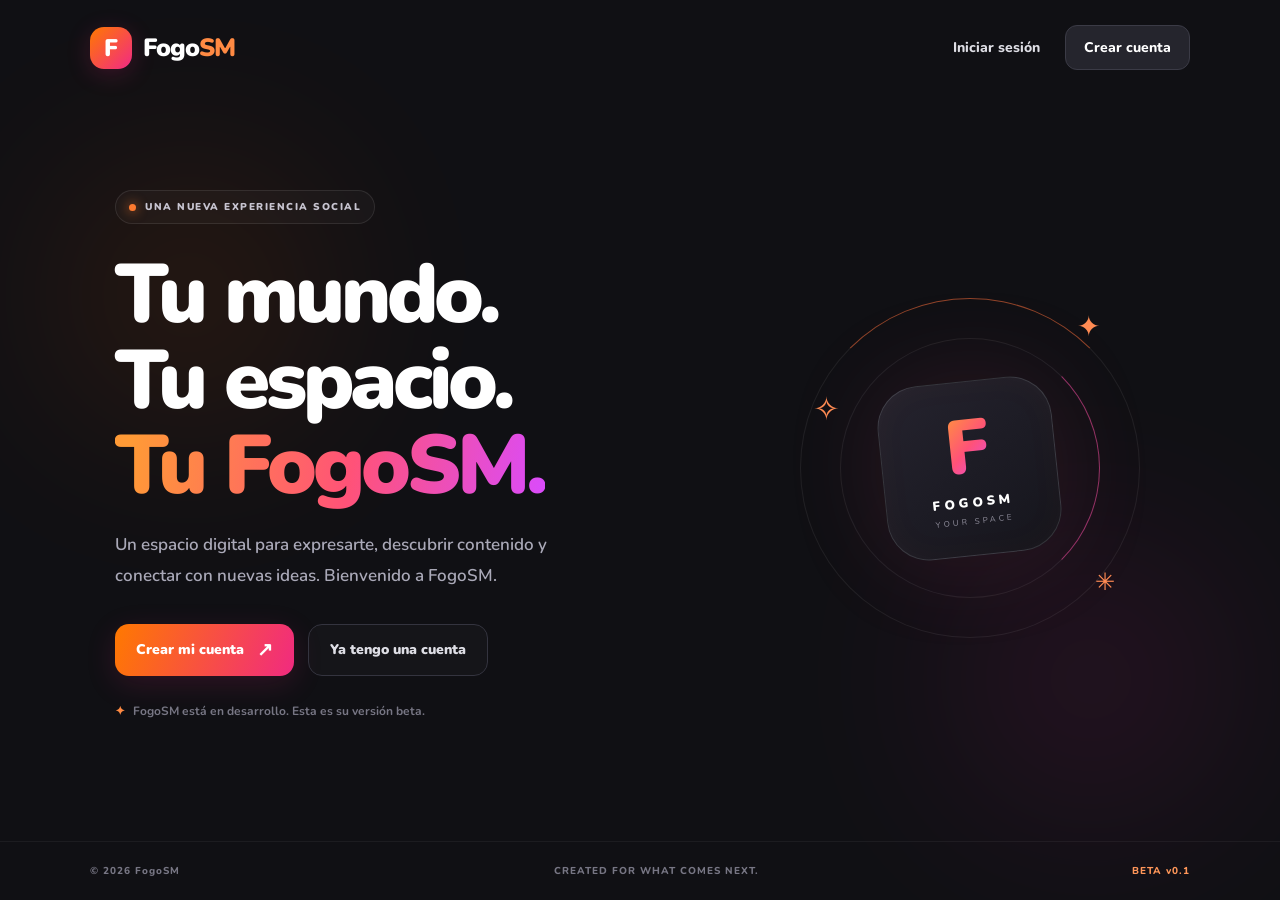
==== commit db914ce5: "Update home.html" ====
--- a/home.html
+++ b/home.html
@@ -12,7 +12,7 @@
     <link href="https://fonts.googleapis.com/css2?family=Nunito:wght@400;600;700;800;900&display=swap" rel="stylesheet">
     <link rel="stylesheet" href="style.css">
 </head>
-
+<link rel="stylesheet" href="style.css">
 <body class="welcome-page">
 
     <header class="welcome-header">
--- a/style.css
+++ b/style.css
@@ -1515,4 +1515,488 @@
     font-weight: 900;
     letter-spacing: 0.5px;
     box-shadow: 0 4px 18px rgba(238, 9, 121, 0.25);
-}+}
+
+/* =================================
+   FOGOSM — WELCOME PAGE
+================================= */
+
+.welcome-page {
+    min-height: 100vh;
+    margin: 0;
+    background: #101014;
+    color: #ffffff;
+    font-family: "Nunito", sans-serif;
+    display: flex;
+    flex-direction: column;
+    overflow-x: hidden;
+}
+
+.welcome-page * {
+    box-sizing: border-box;
+}
+
+.welcome-header {
+    width: 100%;
+    max-width: 1440px;
+    margin: 0 auto;
+    padding: 25px 7%;
+    display: flex;
+    align-items: center;
+    justify-content: space-between;
+    gap: 20px;
+    position: relative;
+    z-index: 2;
+}
+
+.welcome-logo {
+    display: flex;
+    align-items: center;
+    gap: 11px;
+    color: white;
+    text-decoration: none;
+    font-size: 25px;
+    font-weight: 900;
+    letter-spacing: -1px;
+}
+
+.welcome-logo-icon {
+    width: 42px;
+    height: 42px;
+    display: grid;
+    place-items: center;
+    border-radius: 14px;
+    background: linear-gradient(135deg, #ff7900, #f22985);
+    box-shadow: 0 5px 25px #f2298530;
+    font-size: 24px;
+}
+
+.welcome-sm {
+    color: #ff8a43;
+}
+
+.welcome-nav {
+    display: flex;
+    align-items: center;
+    gap: 25px;
+}
+
+.welcome-nav a {
+    text-decoration: none;
+    font-size: 14px;
+    font-weight: 800;
+    transition: transform 0.2s, opacity 0.2s;
+}
+
+.welcome-nav a:hover {
+    transform: translateY(-2px);
+}
+
+.welcome-login {
+    color: #dedee5;
+}
+
+.welcome-register {
+    color: white;
+    background: #25252d;
+    border: 1px solid #3b3b46;
+    border-radius: 12px;
+    padding: 12px 18px;
+}
+
+.welcome-main {
+    width: 100%;
+    max-width: 1440px;
+    min-height: 610px;
+    flex: 1;
+    margin: 0 auto;
+    padding: 65px 9% 80px;
+    display: flex;
+    align-items: center;
+    position: relative;
+    isolation: isolate;
+}
+
+.welcome-content {
+    width: 58%;
+    max-width: 660px;
+    position: relative;
+    z-index: 1;
+}
+
+.welcome-badge {
+    display: inline-flex;
+    align-items: center;
+    gap: 9px;
+    padding: 9px 13px;
+    border: 1px solid #ffffff18;
+    border-radius: 100px;
+    background: #ffffff07;
+    color: #c7c4d0;
+    font-size: 10px;
+    font-weight: 900;
+    letter-spacing: 1.5px;
+}
+
+.welcome-dot {
+    width: 7px;
+    height: 7px;
+    border-radius: 50%;
+    background: #ff7a2f;
+    box-shadow: 0 0 12px #ff7a2f;
+}
+
+.welcome-content h1 {
+    margin: 28px 0 20px;
+    font-size: clamp(48px, 6.5vw, 83px);
+    line-height: 1.03;
+    letter-spacing: -4px;
+    font-weight: 900;
+}
+
+.welcome-gradient {
+    background: linear-gradient(100deg, #ff9a36 5%, #ff5278 55%, #d94bff 100%);
+    -webkit-background-clip: text;
+    background-clip: text;
+    color: transparent;
+}
+
+.welcome-description {
+    max-width: 460px;
+    color: #aaa9b8;
+    font-size: 17px;
+    line-height: 1.85;
+    font-weight: 600;
+}
+
+.welcome-actions {
+    margin-top: 32px;
+    display: flex;
+    align-items: center;
+    flex-wrap: wrap;
+    gap: 14px;
+}
+
+.welcome-primary,
+.welcome-secondary {
+    min-height: 52px;
+    padding: 0 21px;
+    border-radius: 14px;
+    display: inline-flex;
+    align-items: center;
+    justify-content: center;
+    gap: 13px;
+    text-decoration: none;
+    font-size: 14px;
+    font-weight: 900;
+    transition: transform 0.2s, box-shadow 0.2s;
+}
+
+.welcome-primary {
+    color: white;
+    background: linear-gradient(110deg, #ff7900, #f12a80);
+    box-shadow: 0 8px 30px #f12a8025;
+}
+
+.welcome-primary:hover {
+    transform: translateY(-3px);
+    box-shadow: 0 12px 35px #f12a8040;
+}
+
+.welcome-primary span {
+    font-size: 19px;
+}
+
+.welcome-secondary {
+    color: #dedee5;
+    border: 1px solid #34343f;
+    background: #ffffff05;
+}
+
+.welcome-secondary:hover {
+    transform: translateY(-3px);
+    border-color: #77717f;
+}
+
+.welcome-note {
+    margin-top: 27px;
+    color: #777684;
+    font-size: 12px;
+    font-weight: 700;
+}
+
+.welcome-note span {
+    color: #ff8a43;
+    margin-right: 5px;
+}
+
+.welcome-decoration {
+    width: 390px;
+    height: 390px;
+    position: absolute;
+    right: 9%;
+    top: 50%;
+    transform: translateY(-50%);
+    display: grid;
+    place-items: center;
+}
+
+.welcome-orbit {
+    position: absolute;
+    border: 1px solid #ffffff12;
+    border-radius: 50%;
+    animation: welcome-rotate 24s linear infinite;
+}
+
+.welcome-orbit-one {
+    width: 340px;
+    height: 340px;
+    border-top-color: #ff713d88;
+}
+
+.welcome-orbit-two {
+    width: 260px;
+    height: 260px;
+    border-right-color: #ec4a9c99;
+    animation-direction: reverse;
+    animation-duration: 18s;
+}
+
+.welcome-center {
+    width: 175px;
+    height: 175px;
+    border-radius: 42px;
+    background: linear-gradient(145deg, #25232e, #15151c);
+    border: 1px solid #ffffff20;
+    box-shadow: 0 0 100px #e83f7c20, inset 0 0 35px #ff813508;
+    display: flex;
+    flex-direction: column;
+    align-items: center;
+    justify-content: center;
+    transform: rotate(-6deg);
+}
+
+.welcome-center-letter {
+    font-size: 76px;
+    font-weight: 900;
+    line-height: 1;
+    background: linear-gradient(135deg, #ff9a36, #ff5278, #d94bff);
+    -webkit-background-clip: text;
+    background-clip: text;
+    color: transparent;
+}
+
+.welcome-center-name {
+    margin-top: 8px;
+    font-size: 13px;
+    font-weight: 900;
+    letter-spacing: 4px;
+}
+
+.welcome-center-caption {
+    margin-top: 4px;
+    font-size: 8px;
+    color: #92909e;
+    letter-spacing: 3px;
+}
+
+.welcome-spark {
+    position: absolute;
+    color: #ff8b53;
+    animation: welcome-float 3s ease-in-out infinite;
+}
+
+.welcome-spark-one {
+    top: 35px;
+    right: 65px;
+    font-size: 28px;
+}
+
+.welcome-spark-two {
+    left: 38px;
+    top: 115px;
+    font-size: 32px;
+    animation-delay: -1s;
+}
+
+.welcome-spark-three {
+    right: 50px;
+    bottom: 65px;
+    font-size: 24px;
+    animation-delay: -1.7s;
+}
+
+.welcome-glow {
+    position: absolute;
+    width: 250px;
+    height: 250px;
+    border-radius: 50%;
+    filter: blur(100px);
+    opacity: 0.13;
+    pointer-events: none;
+    z-index: -1;
+}
+
+.welcome-glow-one {
+    top: 10%;
+    left: 5%;
+    background: #ff6500;
+}
+
+.welcome-glow-two {
+    right: 5%;
+    bottom: 5%;
+    background: #e42c9b;
+}
+
+.welcome-footer {
+    width: 100%;
+    max-width: 1440px;
+    margin: 0 auto;
+    padding: 22px 7%;
+    display: flex;
+    align-items: center;
+    justify-content: space-between;
+    gap: 15px;
+    border-top: 1px solid #ffffff0d;
+    color: #777684;
+    font-size: 10px;
+    font-weight: 800;
+    letter-spacing: 1px;
+}
+
+.welcome-version {
+    color: #ff9858;
+}
+
+@keyframes welcome-rotate {
+    to {
+        transform: rotate(360deg);
+    }
+}
+
+@keyframes welcome-float {
+    0%, 100% {
+        transform: translateY(0);
+    }
+    50% {
+        transform: translateY(-10px);
+    }
+}
+
+@media (max-width: 900px) {
+    .welcome-main {
+        padding: 65px 7%;
+    }
+
+    .welcome-content {
+        width: 65%;
+    }
+
+    .welcome-decoration {
+        right: -100px;
+        opacity: 0.45;
+        transform: translateY(-50%) scale(0.8);
+    }
+}
+
+@media (max-width: 600px) {
+    .welcome-header {
+        padding: 18px 5%;
+    }
+
+    .welcome-logo {
+        font-size: 21px;
+    }
+
+    .welcome-logo-icon {
+        width: 36px;
+        height: 36px;
+    }
+
+    .welcome-nav {
+        gap: 12px;
+    }
+
+    .welcome-nav a {
+        font-size: 12px;
+    }
+
+    .welcome-register {
+        padding: 10px 12px;
+    }
+
+    .welcome-main {
+        min-height: 650px;
+        padding: 65px 6%;
+        align-items: flex-start;
+    }
+
+    .welcome-content {
+        width: 100%;
+    }
+
+    .welcome-content h1 {
+        font-size: clamp(48px, 12vw, 68px);
+        letter-spacing: -2.5px;
+    }
+
+    .welcome-description {
+        font-size: 15px;
+    }
+
+    .welcome-decoration {
+        width: 250px;
+        height: 250px;
+        top: auto;
+        bottom: -35px;
+        right: -45px;
+        transform: none;
+        opacity: 0.2;
+    }
+
+    .welcome-orbit-one {
+        width: 240px;
+        height: 240px;
+    }
+
+    .welcome-orbit-two {
+        width: 185px;
+        height: 185px;
+    }
+
+    .welcome-center {
+        width: 125px;
+        height: 125px;
+        border-radius: 30px;
+    }
+
+    .welcome-center-letter {
+        font-size: 52px;
+    }
+
+    .welcome-center-name {
+        font-size: 10px;
+    }
+
+    .welcome-footer {
+        padding: 18px 6%;
+        flex-wrap: wrap;
+        font-size: 9px;
+    }
+
+    .welcome-footer > span:nth-child(2) {
+        display: none;
+    }
+}
+
+@media (prefers-reduced-motion: reduce) {
+    .welcome-page *,
+    .welcome-page *::before,
+    .welcome-page *::after {
+        animation-duration: 0.01ms !important;
+        animation-iteration-count: 1 !important;
+        scroll-behavior: auto !important;
+        transition-duration: 0.01ms !important;
+    }
+}
--- a/style.css
+++ b/style.css
@@ -1515,4 +1515,488 @@
     font-weight: 900;
     letter-spacing: 0.5px;
     box-shadow: 0 4px 18px rgba(238, 9, 121, 0.25);
-}+}
+
+/* =================================
+   FOGOSM — WELCOME PAGE
+================================= */
+
+.welcome-page {
+    min-height: 100vh;
+    margin: 0;
+    background: #101014;
+    color: #ffffff;
+    font-family: "Nunito", sans-serif;
+    display: flex;
+    flex-direction: column;
+    overflow-x: hidden;
+}
+
+.welcome-page * {
+    box-sizing: border-box;
+}
+
+.welcome-header {
+    width: 100%;
+    max-width: 1440px;
+    margin: 0 auto;
+    padding: 25px 7%;
+    display: flex;
+    align-items: center;
+    justify-content: space-between;
+    gap: 20px;
+    position: relative;
+    z-index: 2;
+}
+
+.welcome-logo {
+    display: flex;
+    align-items: center;
+    gap: 11px;
+    color: white;
+    text-decoration: none;
+    font-size: 25px;
+    font-weight: 900;
+    letter-spacing: -1px;
+}
+
+.welcome-logo-icon {
+    width: 42px;
+    height: 42px;
+    display: grid;
+    place-items: center;
+    border-radius: 14px;
+    background: linear-gradient(135deg, #ff7900, #f22985);
+    box-shadow: 0 5px 25px #f2298530;
+    font-size: 24px;
+}
+
+.welcome-sm {
+    color: #ff8a43;
+}
+
+.welcome-nav {
+    display: flex;
+    align-items: center;
+    gap: 25px;
+}
+
+.welcome-nav a {
+    text-decoration: none;
+    font-size: 14px;
+    font-weight: 800;
+    transition: transform 0.2s, opacity 0.2s;
+}
+
+.welcome-nav a:hover {
+    transform: translateY(-2px);
+}
+
+.welcome-login {
+    color: #dedee5;
+}
+
+.welcome-register {
+    color: white;
+    background: #25252d;
+    border: 1px solid #3b3b46;
+    border-radius: 12px;
+    padding: 12px 18px;
+}
+
+.welcome-main {
+    width: 100%;
+    max-width: 1440px;
+    min-height: 610px;
+    flex: 1;
+    margin: 0 auto;
+    padding: 65px 9% 80px;
+    display: flex;
+    align-items: center;
+    position: relative;
+    isolation: isolate;
+}
+
+.welcome-content {
+    width: 58%;
+    max-width: 660px;
+    position: relative;
+    z-index: 1;
+}
+
+.welcome-badge {
+    display: inline-flex;
+    align-items: center;
+    gap: 9px;
+    padding: 9px 13px;
+    border: 1px solid #ffffff18;
+    border-radius: 100px;
+    background: #ffffff07;
+    color: #c7c4d0;
+    font-size: 10px;
+    font-weight: 900;
+    letter-spacing: 1.5px;
+}
+
+.welcome-dot {
+    width: 7px;
+    height: 7px;
+    border-radius: 50%;
+    background: #ff7a2f;
+    box-shadow: 0 0 12px #ff7a2f;
+}
+
+.welcome-content h1 {
+    margin: 28px 0 20px;
+    font-size: clamp(48px, 6.5vw, 83px);
+    line-height: 1.03;
+    letter-spacing: -4px;
+    font-weight: 900;
+}
+
+.welcome-gradient {
+    background: linear-gradient(100deg, #ff9a36 5%, #ff5278 55%, #d94bff 100%);
+    -webkit-background-clip: text;
+    background-clip: text;
+    color: transparent;
+}
+
+.welcome-description {
+    max-width: 460px;
+    color: #aaa9b8;
+    font-size: 17px;
+    line-height: 1.85;
+    font-weight: 600;
+}
+
+.welcome-actions {
+    margin-top: 32px;
+    display: flex;
+    align-items: center;
+    flex-wrap: wrap;
+    gap: 14px;
+}
+
+.welcome-primary,
+.welcome-secondary {
+    min-height: 52px;
+    padding: 0 21px;
+    border-radius: 14px;
+    display: inline-flex;
+    align-items: center;
+    justify-content: center;
+    gap: 13px;
+    text-decoration: none;
+    font-size: 14px;
+    font-weight: 900;
+    transition: transform 0.2s, box-shadow 0.2s;
+}
+
+.welcome-primary {
+    color: white;
+    background: linear-gradient(110deg, #ff7900, #f12a80);
+    box-shadow: 0 8px 30px #f12a8025;
+}
+
+.welcome-primary:hover {
+    transform: translateY(-3px);
+    box-shadow: 0 12px 35px #f12a8040;
+}
+
+.welcome-primary span {
+    font-size: 19px;
+}
+
+.welcome-secondary {
+    color: #dedee5;
+    border: 1px solid #34343f;
+    background: #ffffff05;
+}
+
+.welcome-secondary:hover {
+    transform: translateY(-3px);
+    border-color: #77717f;
+}
+
+.welcome-note {
+    margin-top: 27px;
+    color: #777684;
+    font-size: 12px;
+    font-weight: 700;
+}
+
+.welcome-note span {
+    color: #ff8a43;
+    margin-right: 5px;
+}
+
+.welcome-decoration {
+    width: 390px;
+    height: 390px;
+    position: absolute;
+    right: 9%;
+    top: 50%;
+    transform: translateY(-50%);
+    display: grid;
+    place-items: center;
+}
+
+.welcome-orbit {
+    position: absolute;
+    border: 1px solid #ffffff12;
+    border-radius: 50%;
+    animation: welcome-rotate 24s linear infinite;
+}
+
+.welcome-orbit-one {
+    width: 340px;
+    height: 340px;
+    border-top-color: #ff713d88;
+}
+
+.welcome-orbit-two {
+    width: 260px;
+    height: 260px;
+    border-right-color: #ec4a9c99;
+    animation-direction: reverse;
+    animation-duration: 18s;
+}
+
+.welcome-center {
+    width: 175px;
+    height: 175px;
+    border-radius: 42px;
+    background: linear-gradient(145deg, #25232e, #15151c);
+    border: 1px solid #ffffff20;
+    box-shadow: 0 0 100px #e83f7c20, inset 0 0 35px #ff813508;
+    display: flex;
+    flex-direction: column;
+    align-items: center;
+    justify-content: center;
+    transform: rotate(-6deg);
+}
+
+.welcome-center-letter {
+    font-size: 76px;
+    font-weight: 900;
+    line-height: 1;
+    background: linear-gradient(135deg, #ff9a36, #ff5278, #d94bff);
+    -webkit-background-clip: text;
+    background-clip: text;
+    color: transparent;
+}
+
+.welcome-center-name {
+    margin-top: 8px;
+    font-size: 13px;
+    font-weight: 900;
+    letter-spacing: 4px;
+}
+
+.welcome-center-caption {
+    margin-top: 4px;
+    font-size: 8px;
+    color: #92909e;
+    letter-spacing: 3px;
+}
+
+.welcome-spark {
+    position: absolute;
+    color: #ff8b53;
+    animation: welcome-float 3s ease-in-out infinite;
+}
+
+.welcome-spark-one {
+    top: 35px;
+    right: 65px;
+    font-size: 28px;
+}
+
+.welcome-spark-two {
+    left: 38px;
+    top: 115px;
+    font-size: 32px;
+    animation-delay: -1s;
+}
+
+.welcome-spark-three {
+    right: 50px;
+    bottom: 65px;
+    font-size: 24px;
+    animation-delay: -1.7s;
+}
+
+.welcome-glow {
+    position: absolute;
+    width: 250px;
+    height: 250px;
+    border-radius: 50%;
+    filter: blur(100px);
+    opacity: 0.13;
+    pointer-events: none;
+    z-index: -1;
+}
+
+.welcome-glow-one {
+    top: 10%;
+    left: 5%;
+    background: #ff6500;
+}
+
+.welcome-glow-two {
+    right: 5%;
+    bottom: 5%;
+    background: #e42c9b;
+}
+
+.welcome-footer {
+    width: 100%;
+    max-width: 1440px;
+    margin: 0 auto;
+    padding: 22px 7%;
+    display: flex;
+    align-items: center;
+    justify-content: space-between;
+    gap: 15px;
+    border-top: 1px solid #ffffff0d;
+    color: #777684;
+    font-size: 10px;
+    font-weight: 800;
+    letter-spacing: 1px;
+}
+
+.welcome-version {
+    color: #ff9858;
+}
+
+@keyframes welcome-rotate {
+    to {
+        transform: rotate(360deg);
+    }
+}
+
+@keyframes welcome-float {
+    0%, 100% {
+        transform: translateY(0);
+    }
+    50% {
+        transform: translateY(-10px);
+    }
+}
+
+@media (max-width: 900px) {
+    .welcome-main {
+        padding: 65px 7%;
+    }
+
+    .welcome-content {
+        width: 65%;
+    }
+
+    .welcome-decoration {
+        right: -100px;
+        opacity: 0.45;
+        transform: translateY(-50%) scale(0.8);
+    }
+}
+
+@media (max-width: 600px) {
+    .welcome-header {
+        padding: 18px 5%;
+    }
+
+    .welcome-logo {
+        font-size: 21px;
+    }
+
+    .welcome-logo-icon {
+        width: 36px;
+        height: 36px;
+    }
+
+    .welcome-nav {
+        gap: 12px;
+    }
+
+    .welcome-nav a {
+        font-size: 12px;
+    }
+
+    .welcome-register {
+        padding: 10px 12px;
+    }
+
+    .welcome-main {
+        min-height: 650px;
+        padding: 65px 6%;
+        align-items: flex-start;
+    }
+
+    .welcome-content {
+        width: 100%;
+    }
+
+    .welcome-content h1 {
+        font-size: clamp(48px, 12vw, 68px);
+        letter-spacing: -2.5px;
+    }
+
+    .welcome-description {
+        font-size: 15px;
+    }
+
+    .welcome-decoration {
+        width: 250px;
+        height: 250px;
+        top: auto;
+        bottom: -35px;
+        right: -45px;
+        transform: none;
+        opacity: 0.2;
+    }
+
+    .welcome-orbit-one {
+        width: 240px;
+        height: 240px;
+    }
+
+    .welcome-orbit-two {
+        width: 185px;
+        height: 185px;
+    }
+
+    .welcome-center {
+        width: 125px;
+        height: 125px;
+        border-radius: 30px;
+    }
+
+    .welcome-center-letter {
+        font-size: 52px;
+    }
+
+    .welcome-center-name {
+        font-size: 10px;
+    }
+
+    .welcome-footer {
+        padding: 18px 6%;
+        flex-wrap: wrap;
+        font-size: 9px;
+    }
+
+    .welcome-footer > span:nth-child(2) {
+        display: none;
+    }
+}
+
+@media (prefers-reduced-motion: reduce) {
+    .welcome-page *,
+    .welcome-page *::before,
+    .welcome-page *::after {
+        animation-duration: 0.01ms !important;
+        animation-iteration-count: 1 !important;
+        scroll-behavior: auto !important;
+        transition-duration: 0.01ms !important;
+    }
+}
